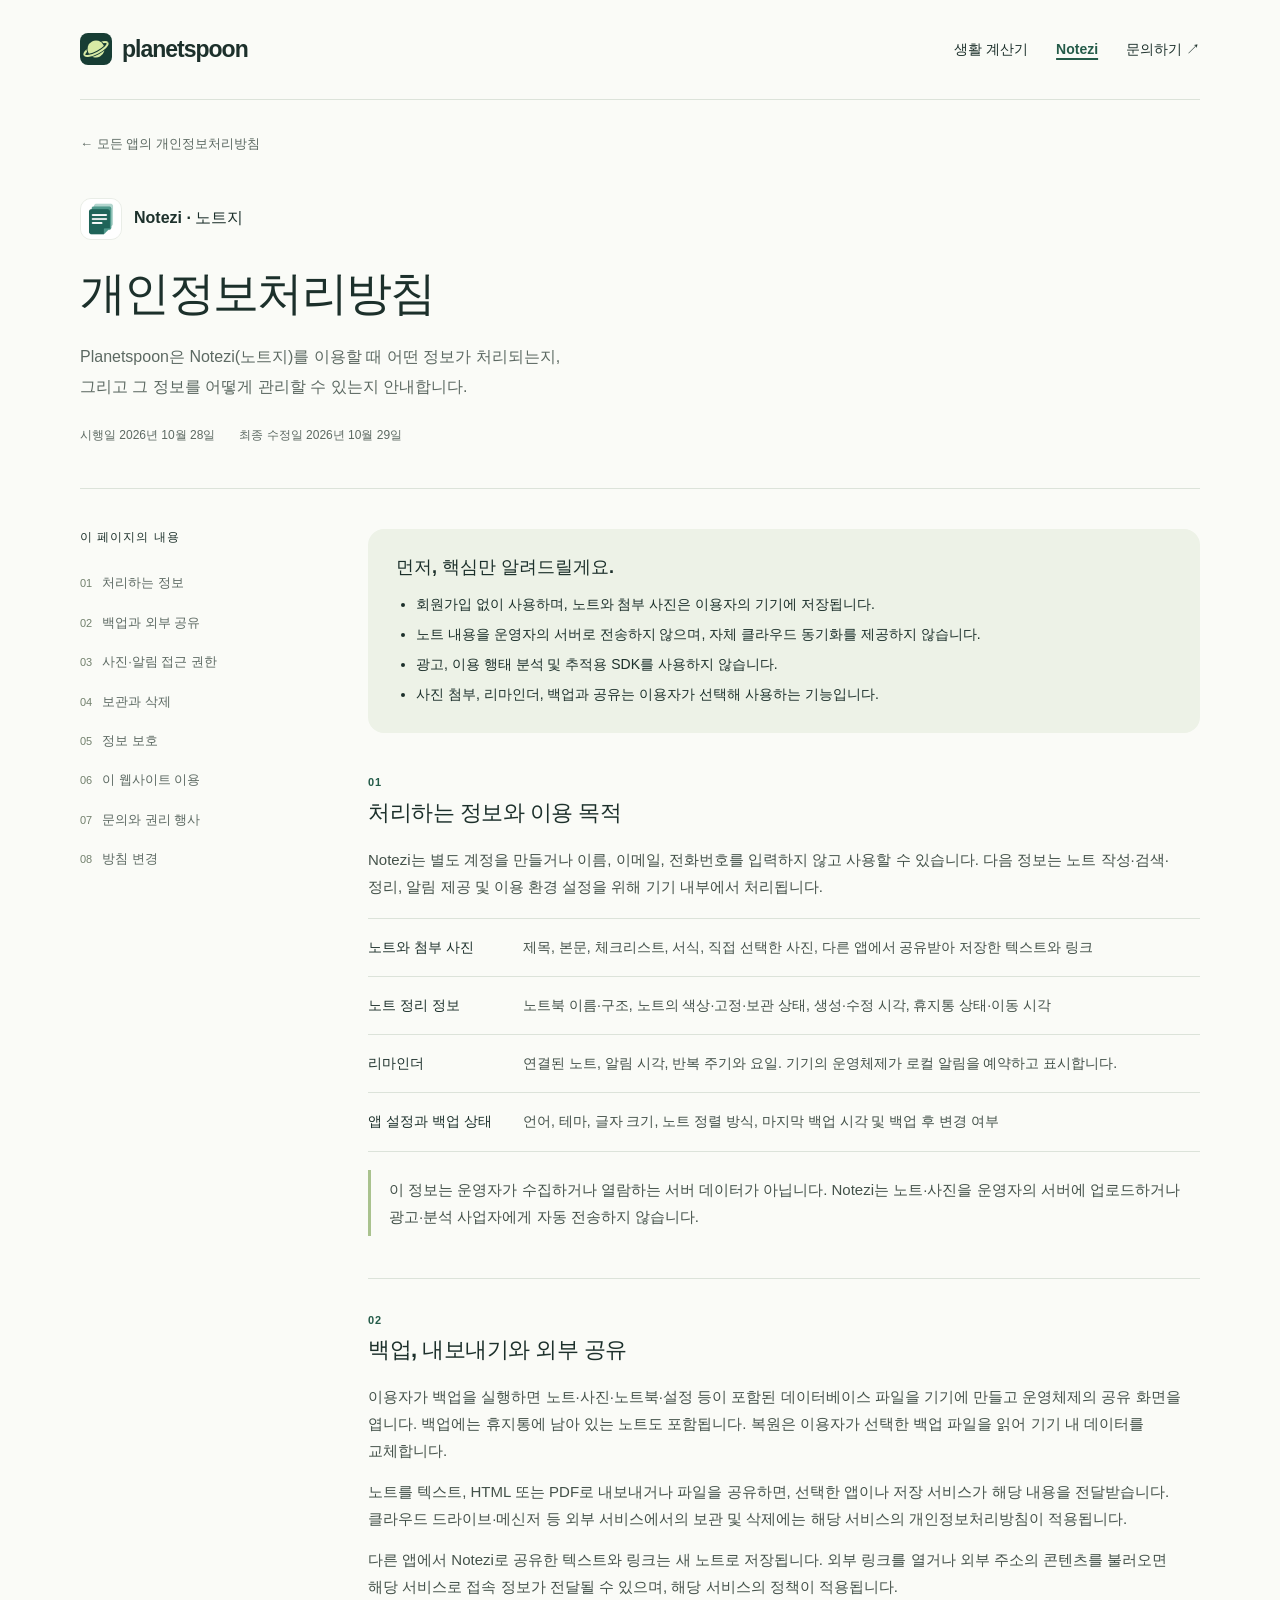
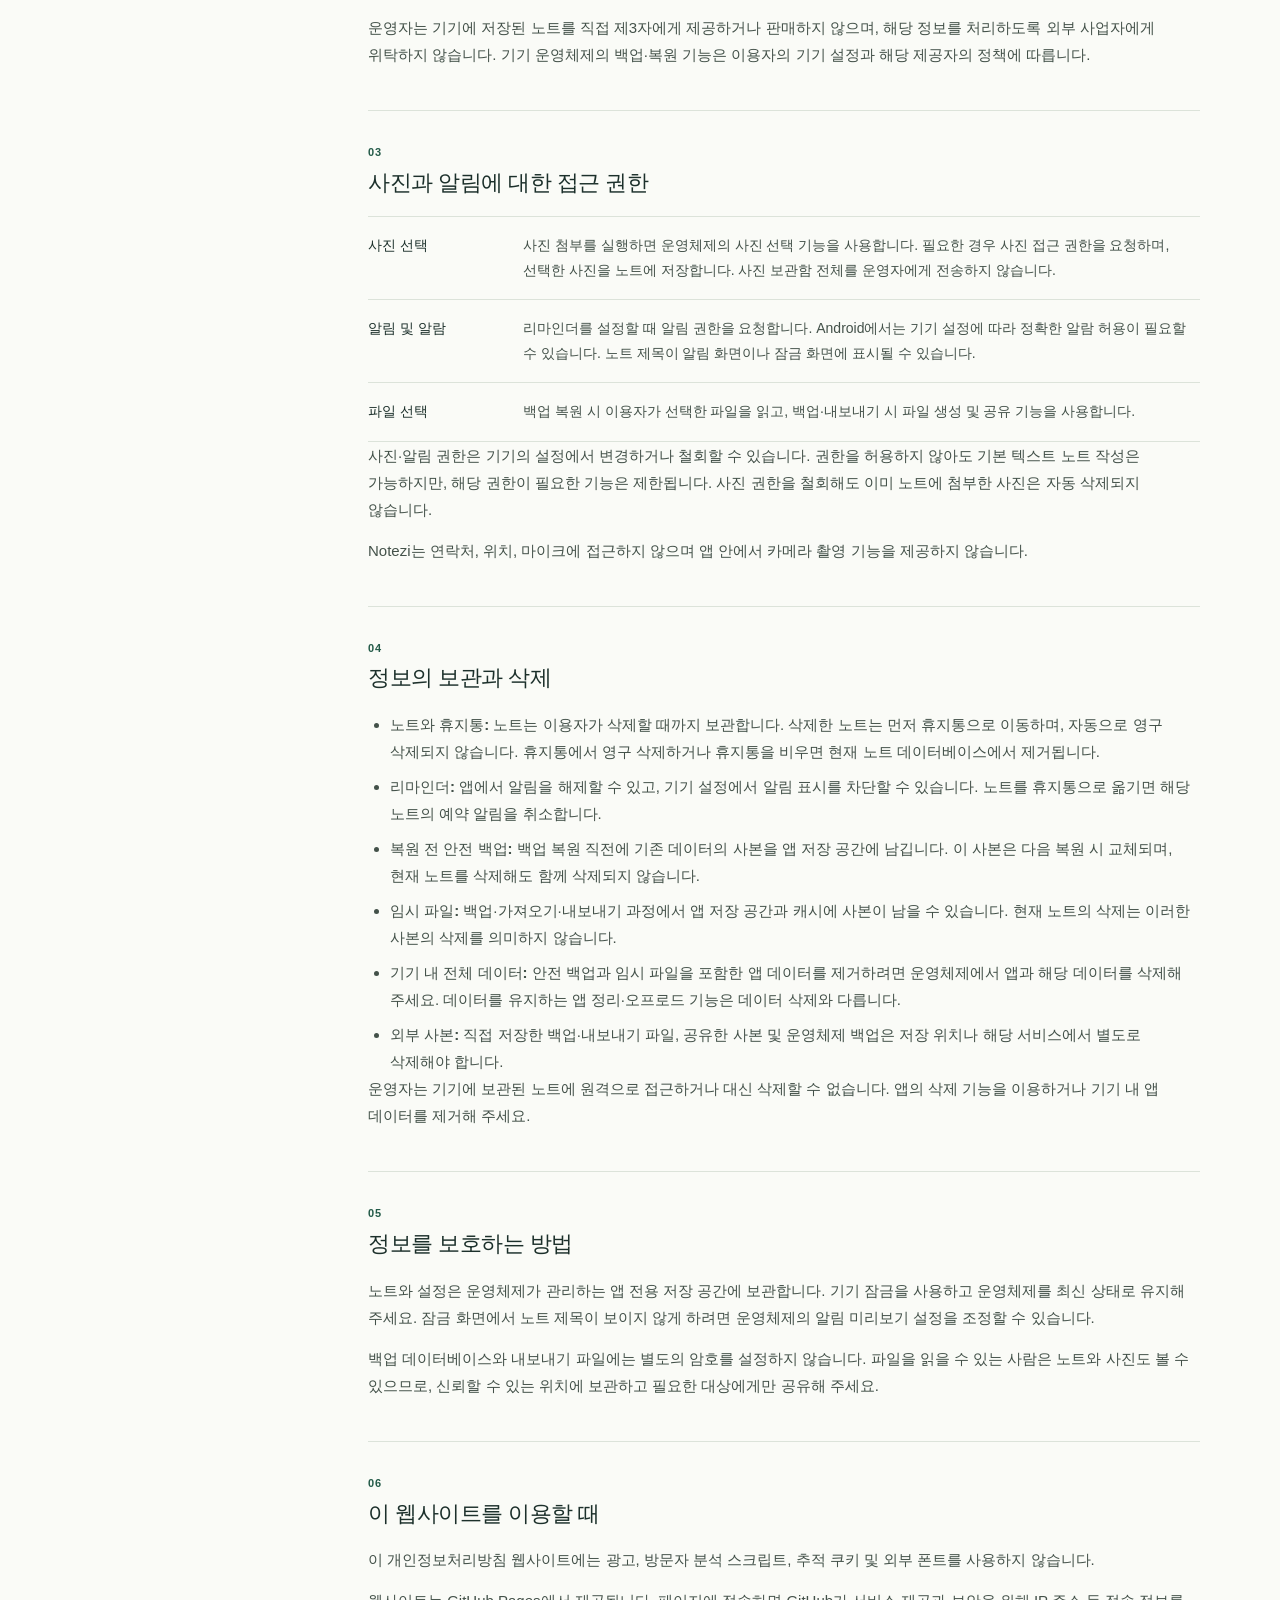
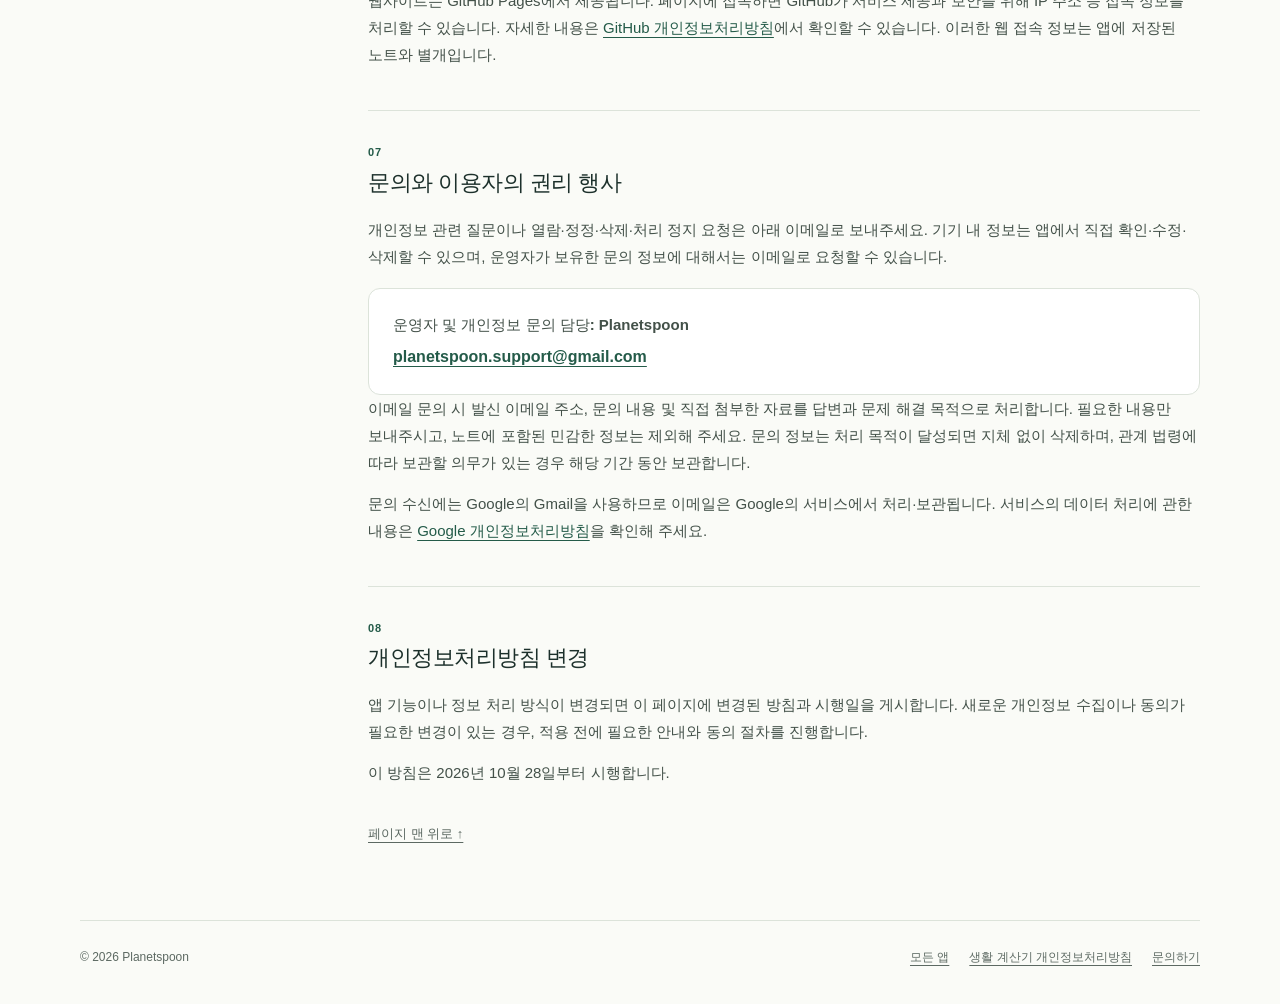
==== docs/notezi/privacy/index.html @ 757251ee "생활 계산기·Notezi 개인정보처리방침 사이트 구축 - 앱별 개인정보처리방침과 반응형 홈페이지 구현 - Planetspoon 파비콘 및 문의 이메일 적용 - release 브랜치" ====
<!doctype html>
<html lang="ko">
<head>
  <meta charset="utf-8">
  <meta name="viewport" content="width=device-width, initial-scale=1">
  <meta name="description" content="Notezi(노트지) 개인정보처리방침. 노트와 사진의 기기 내 저장, 알림 권한, 백업과 공유, 휴지통 및 삭제 방법을 안내합니다.">
  <meta name="theme-color" content="#fafbf7">
  <title>Notezi 개인정보처리방침 · Planetspoon</title>
  <link rel="icon" href="../../assets/favicon.svg" type="image/svg+xml">
  <link rel="stylesheet" href="../../assets/styles.css">
</head>
<body id="top">
  <a class="skip-link" href="#main">본문으로 건너뛰기</a>
  <div class="shell">
    <header class="site-header">
      <a class="brand" href="../../" aria-label="Planetspoon 홈"><img src="../../assets/favicon.svg" width="32" height="32" alt="">planetspoon</a>
      <nav class="header-nav" aria-label="주 메뉴">
        <a href="../../calcmate/privacy/">생활 계산기</a>
        <a href="./" aria-current="page">Notezi</a>
        <a class="contact-nav" href="mailto:planetspoon.support@gmail.com">문의하기 ↗</a>
      </nav>
    </header>
    <main id="main">
      <a class="back-link" href="../../">← 모든 앱의 개인정보처리방침</a>
      <header class="policy-hero">
        <div class="policy-product"><img class="app-icon" src="../../assets/notezi.png" width="42" height="42" alt="">Notezi · 노트지</div>
        <h1>개인정보처리방침</h1>
        <p class="lead">Planetspoon은 Notezi(노트지)를 이용할 때 어떤 정보가 처리되는지,<br>그리고 그 정보를 어떻게 관리할 수 있는지 안내합니다.</p>
        <div class="policy-meta"><span>시행일 <time datetime="2026-10-28">2026년 10월 28일</time></span><span>최종 수정일 <time datetime="2026-10-29">2026년 10월 29일</time></span></div>
      </header>
      <div class="policy-layout">
        <nav class="toc" aria-label="개인정보처리방침 목차">
          <h2>이 페이지의 내용</h2>
          <ol>
            <li><a href="#data">처리하는 정보</a></li>
            <li><a href="#sharing">백업과 외부 공유</a></li>
            <li><a href="#permissions">사진·알림 접근 권한</a></li>
            <li><a href="#retention">보관과 삭제</a></li>
            <li><a href="#security">정보 보호</a></li>
            <li><a href="#website">이 웹사이트 이용</a></li>
            <li><a href="#contact">문의와 권리 행사</a></li>
            <li><a href="#changes">방침 변경</a></li>
          </ol>
        </nav>
        <div class="policy-content">
          <section class="policy-summary" aria-labelledby="summary-title">
            <h2 id="summary-title">먼저, 핵심만 알려드릴게요.</h2>
            <ul>
              <li>회원가입 없이 사용하며, 노트와 첨부 사진은 이용자의 기기에 저장됩니다.</li>
              <li>노트 내용을 운영자의 서버로 전송하지 않으며, 자체 클라우드 동기화를 제공하지 않습니다.</li>
              <li>광고, 이용 행태 분석 및 추적용 SDK를 사용하지 않습니다.</li>
              <li>사진 첨부, 리마인더, 백업과 공유는 이용자가 선택해 사용하는 기능입니다.</li>
            </ul>
          </section>
          <section class="policy-section" id="data" aria-labelledby="data-title">
            <h2 id="data-title"><span>01</span>처리하는 정보와 이용 목적</h2>
            <p>Notezi는 별도 계정을 만들거나 이름, 이메일, 전화번호를 입력하지 않고 사용할 수 있습니다. 다음 정보는 노트 작성·검색·정리, 알림 제공 및 이용 환경 설정을 위해 기기 내부에서 처리됩니다.</p>
            <dl class="data-list">
              <div><dt>노트와 첨부 사진</dt><dd>제목, 본문, 체크리스트, 서식, 직접 선택한 사진, 다른 앱에서 공유받아 저장한 텍스트와 링크</dd></div>
              <div><dt>노트 정리 정보</dt><dd>노트북 이름·구조, 노트의 색상·고정·보관 상태, 생성·수정 시각, 휴지통 상태·이동 시각</dd></div>
              <div><dt>리마인더</dt><dd>연결된 노트, 알림 시각, 반복 주기와 요일. 기기의 운영체제가 로컬 알림을 예약하고 표시합니다.</dd></div>
              <div><dt>앱 설정과 백업 상태</dt><dd>언어, 테마, 글자 크기, 노트 정렬 방식, 마지막 백업 시각 및 백업 후 변경 여부</dd></div>
            </dl>
            <p class="note">이 정보는 운영자가 수집하거나 열람하는 서버 데이터가 아닙니다. Notezi는 노트·사진을 운영자의 서버에 업로드하거나 광고·분석 사업자에게 자동 전송하지 않습니다.</p>
          </section>
          <section class="policy-section" id="sharing" aria-labelledby="sharing-title">
            <h2 id="sharing-title"><span>02</span>백업, 내보내기와 외부 공유</h2>
            <p>이용자가 백업을 실행하면 노트·사진·노트북·설정 등이 포함된 데이터베이스 파일을 기기에 만들고 운영체제의 공유 화면을 엽니다. 백업에는 휴지통에 남아 있는 노트도 포함됩니다. 복원은 이용자가 선택한 백업 파일을 읽어 기기 내 데이터를 교체합니다.</p>
            <p>노트를 텍스트, HTML 또는 PDF로 내보내거나 파일을 공유하면, 선택한 앱이나 저장 서비스가 해당 내용을 전달받습니다. 클라우드 드라이브·메신저 등 외부 서비스에서의 보관 및 삭제에는 해당 서비스의 개인정보처리방침이 적용됩니다.</p>
            <p>다른 앱에서 Notezi로 공유한 텍스트와 링크는 새 노트로 저장됩니다. 외부 링크를 열거나 외부 주소의 콘텐츠를 불러오면 해당 서비스로 접속 정보가 전달될 수 있으며, 해당 서비스의 정책이 적용됩니다.</p>
            <p>운영자는 기기에 저장된 노트를 직접 제3자에게 제공하거나 판매하지 않으며, 해당 정보를 처리하도록 외부 사업자에게 위탁하지 않습니다. 기기 운영체제의 백업·복원 기능은 이용자의 기기 설정과 해당 제공자의 정책에 따릅니다.</p>
          </section>
          <section class="policy-section" id="permissions" aria-labelledby="permissions-title">
            <h2 id="permissions-title"><span>03</span>사진과 알림에 대한 접근 권한</h2>
            <dl class="data-list">
              <div><dt>사진 선택</dt><dd>사진 첨부를 실행하면 운영체제의 사진 선택 기능을 사용합니다. 필요한 경우 사진 접근 권한을 요청하며, 선택한 사진을 노트에 저장합니다. 사진 보관함 전체를 운영자에게 전송하지 않습니다.</dd></div>
              <div><dt>알림 및 알람</dt><dd>리마인더를 설정할 때 알림 권한을 요청합니다. Android에서는 기기 설정에 따라 정확한 알람 허용이 필요할 수 있습니다. 노트 제목이 알림 화면이나 잠금 화면에 표시될 수 있습니다.</dd></div>
              <div><dt>파일 선택</dt><dd>백업 복원 시 이용자가 선택한 파일을 읽고, 백업·내보내기 시 파일 생성 및 공유 기능을 사용합니다.</dd></div>
            </dl>
            <p>사진·알림 권한은 기기의 설정에서 변경하거나 철회할 수 있습니다. 권한을 허용하지 않아도 기본 텍스트 노트 작성은 가능하지만, 해당 권한이 필요한 기능은 제한됩니다. 사진 권한을 철회해도 이미 노트에 첨부한 사진은 자동 삭제되지 않습니다.</p>
            <p>Notezi는 연락처, 위치, 마이크에 접근하지 않으며 앱 안에서 카메라 촬영 기능을 제공하지 않습니다.</p>
          </section>
          <section class="policy-section" id="retention" aria-labelledby="retention-title">
            <h2 id="retention-title"><span>04</span>정보의 보관과 삭제</h2>
            <ul>
              <li><strong>노트와 휴지통:</strong> 노트는 이용자가 삭제할 때까지 보관합니다. 삭제한 노트는 먼저 휴지통으로 이동하며, 자동으로 영구 삭제되지 않습니다. 휴지통에서 영구 삭제하거나 휴지통을 비우면 현재 노트 데이터베이스에서 제거됩니다.</li>
              <li><strong>리마인더:</strong> 앱에서 알림을 해제할 수 있고, 기기 설정에서 알림 표시를 차단할 수 있습니다. 노트를 휴지통으로 옮기면 해당 노트의 예약 알림을 취소합니다.</li>
              <li><strong>복원 전 안전 백업:</strong> 백업 복원 직전에 기존 데이터의 사본을 앱 저장 공간에 남깁니다. 이 사본은 다음 복원 시 교체되며, 현재 노트를 삭제해도 함께 삭제되지 않습니다.</li>
              <li><strong>임시 파일:</strong> 백업·가져오기·내보내기 과정에서 앱 저장 공간과 캐시에 사본이 남을 수 있습니다. 현재 노트의 삭제는 이러한 사본의 삭제를 의미하지 않습니다.</li>
              <li><strong>기기 내 전체 데이터:</strong> 안전 백업과 임시 파일을 포함한 앱 데이터를 제거하려면 운영체제에서 앱과 해당 데이터를 삭제해 주세요. 데이터를 유지하는 앱 정리·오프로드 기능은 데이터 삭제와 다릅니다.</li>
              <li><strong>외부 사본:</strong> 직접 저장한 백업·내보내기 파일, 공유한 사본 및 운영체제 백업은 저장 위치나 해당 서비스에서 별도로 삭제해야 합니다.</li>
            </ul>
            <p>운영자는 기기에 보관된 노트에 원격으로 접근하거나 대신 삭제할 수 없습니다. 앱의 삭제 기능을 이용하거나 기기 내 앱 데이터를 제거해 주세요.</p>
          </section>
          <section class="policy-section" id="security" aria-labelledby="security-title">
            <h2 id="security-title"><span>05</span>정보를 보호하는 방법</h2>
            <p>노트와 설정은 운영체제가 관리하는 앱 전용 저장 공간에 보관합니다. 기기 잠금을 사용하고 운영체제를 최신 상태로 유지해 주세요. 잠금 화면에서 노트 제목이 보이지 않게 하려면 운영체제의 알림 미리보기 설정을 조정할 수 있습니다.</p>
            <p>백업 데이터베이스와 내보내기 파일에는 별도의 암호를 설정하지 않습니다. 파일을 읽을 수 있는 사람은 노트와 사진도 볼 수 있으므로, 신뢰할 수 있는 위치에 보관하고 필요한 대상에게만 공유해 주세요.</p>
          </section>
          <section class="policy-section" id="website" aria-labelledby="website-title">
            <h2 id="website-title"><span>06</span>이 웹사이트를 이용할 때</h2>
            <p>이 개인정보처리방침 웹사이트에는 광고, 방문자 분석 스크립트, 추적 쿠키 및 외부 폰트를 사용하지 않습니다.</p>
            <p>웹사이트는 GitHub Pages에서 제공됩니다. 페이지에 접속하면 GitHub가 서비스 제공과 보안을 위해 IP 주소 등 접속 정보를 처리할 수 있습니다. 자세한 내용은 <a href="https://docs.github.com/en/site-policy/privacy-policies/github-general-privacy-statement">GitHub 개인정보처리방침</a>에서 확인할 수 있습니다. 이러한 웹 접속 정보는 앱에 저장된 노트와 별개입니다.</p>
          </section>
          <section class="policy-section" id="contact" aria-labelledby="contact-title">
            <h2 id="contact-title"><span>07</span>문의와 이용자의 권리 행사</h2>
            <p>개인정보 관련 질문이나 열람·정정·삭제·처리 정지 요청은 아래 이메일로 보내주세요. 기기 내 정보는 앱에서 직접 확인·수정·삭제할 수 있으며, 운영자가 보유한 문의 정보에 대해서는 이메일로 요청할 수 있습니다.</p>
            <div class="contact-box"><p><strong>운영자 및 개인정보 문의 담당: Planetspoon</strong></p><a href="mailto:planetspoon.support@gmail.com">planetspoon.support@gmail.com</a></div>
            <p>이메일 문의 시 발신 이메일 주소, 문의 내용 및 직접 첨부한 자료를 답변과 문제 해결 목적으로 처리합니다. 필요한 내용만 보내주시고, 노트에 포함된 민감한 정보는 제외해 주세요. 문의 정보는 처리 목적이 달성되면 지체 없이 삭제하며, 관계 법령에 따라 보관할 의무가 있는 경우 해당 기간 동안 보관합니다.</p>
            <p>문의 수신에는 Google의 Gmail을 사용하므로 이메일은 Google의 서비스에서 처리·보관됩니다. 서비스의 데이터 처리에 관한 내용은 <a href="https://policies.google.com/privacy?hl=ko">Google 개인정보처리방침</a>을 확인해 주세요.</p>
          </section>
          <section class="policy-section" id="changes" aria-labelledby="changes-title">
            <h2 id="changes-title"><span>08</span>개인정보처리방침 변경</h2>
            <p>앱 기능이나 정보 처리 방식이 변경되면 이 페이지에 변경된 방침과 시행일을 게시합니다. 새로운 개인정보 수집이나 동의가 필요한 변경이 있는 경우, 적용 전에 필요한 안내와 동의 절차를 진행합니다.</p>
            <p>이 방침은 <time datetime="2026-10-28">2026년 10월 28일</time>부터 시행합니다.</p>
          </section>
          <a class="top-link" href="#top">페이지 맨 위로 ↑</a>
        </div>
      </div>
    </main>
    <footer class="site-footer"><p>© 2026 Planetspoon</p><div class="footer-links"><a href="../../">모든 앱</a><a href="../../calcmate/privacy/">생활 계산기 개인정보처리방침</a><a href="mailto:planetspoon.support@gmail.com">문의하기</a></div></footer>
  </div>
</body>
</html>
---- docs/assets/styles.css ----
@charset "UTF-8";

:root {
  color-scheme: light;
  --ink: #1c302b;
  --muted: #5c6962;
  --accent: #245b49;
  --line: #dce3da;
  --paper: #fafbf7;
  --wash: #edf2e7;
  font-family: -apple-system, BlinkMacSystemFont, "Apple SD Gothic Neo", "Noto Sans KR", "Malgun Gothic", sans-serif;
  color: var(--ink);
  background: var(--paper);
  font-synthesis: none;
  text-rendering: optimizeLegibility;
  -webkit-font-smoothing: antialiased;
}

* { box-sizing: border-box; }
body { margin: 0; font-size: 16px; line-height: 1.8; word-break: keep-all; overflow-wrap: anywhere; }
a { color: inherit; text-underline-offset: 4px; }
a:hover { color: var(--accent); }
a:focus-visible, summary:focus-visible { outline: 3px solid var(--accent); outline-offset: 5px; border-radius: 3px; }
img { display: block; max-width: 100%; }
h1, h2, h3, p { margin: 0; }
h1, h2, h3 { line-height: 1.35; }
::selection { background: #d8eaa5; color: #173d34; }
.shell { width: min(1120px, calc(100% - 80px)); margin-inline: auto; }
.skip-link { position: absolute; top: 12px; left: 12px; z-index: 5; padding: 10px 18px; background: var(--ink); color: white; transform: translateY(-180%); }
.skip-link:focus { transform: translateY(0); }
.site-header { display: flex; align-items: center; justify-content: space-between; gap: 24px; min-height: 100px; border-bottom: 1px solid var(--line); }
.brand { display: inline-flex; align-items: center; gap: 10px; font-size: 23px; font-weight: 750; letter-spacing: -1px; text-decoration: none; }
.brand img { width: 32px; height: 32px; }
.header-nav { display: flex; gap: 28px; align-items: center; font-size: 14px; font-weight: 550; }
.header-nav a { padding-block: 10px; text-decoration: none; }
.header-nav [aria-current="page"] { color: var(--accent); text-decoration: underline; text-decoration-thickness: 2px; }
.eyebrow { color: var(--accent); font-size: 12px; font-weight: 700; letter-spacing: 2px; }
.home-hero { padding: 88px 0 64px; max-width: 780px; }
.home-hero h1 { margin: 22px 0; font-size: clamp(38px, 5.2vw, 62px); line-height: 1.24; letter-spacing: -2.8px; font-weight: 650; }
.home-hero h1 span { color: var(--accent); }
.lead { color: var(--muted); font-size: 18px; line-height: 1.9; max-width: 620px; }
.principles { display: flex; gap: 28px; flex-wrap: wrap; margin-top: 30px; padding: 0; list-style: none; color: var(--accent); font-size: 14px; }
.principles li::before { content: "✓"; margin-right: 8px; font-weight: 700; }
.section-label { display: flex; align-items: baseline; justify-content: space-between; gap: 16px; padding-bottom: 18px; border-bottom: 1px solid var(--line); }
.section-label h2 { font-size: 18px; letter-spacing: -.4px; }
.section-label span { font-size: 12px; color: var(--muted); }
.app-grid { display: grid; grid-template-columns: repeat(2, minmax(0, 1fr)); gap: 22px; margin-top: 24px; }
.app-card { display: flex; flex-direction: column; align-items: flex-start; padding: 32px; background: #fff; border: 1px solid var(--line); border-radius: 20px; text-decoration: none; transition: border-color .18s, background-color .18s; }
.app-card:hover { color: var(--ink); border-color: #83a28a; background: #f4f7ee; }
.app-identity { display: flex; align-items: center; gap: 18px; }
.app-icon { width: 62px; height: 62px; border-radius: 15px; border: 1px solid #e9ede7; }
.app-card h3 { font-size: 25px; letter-spacing: -.7px; }
.app-category { font-size: 13px; color: var(--muted); margin-top: 3px; }
.app-description { margin-top: 26px; color: var(--muted); font-size: 15px; }
.app-link { display: flex; justify-content: space-between; width: 100%; margin-top: 30px; padding-top: 22px; border-top: 1px solid var(--line); font-size: 14px; font-weight: 650; }
.app-link span { font-size: 20px; line-height: 1.3; }
.contact-strip { display: flex; align-items: center; justify-content: space-between; gap: 24px; margin: 44px 0 72px; padding: 28px 32px; background: var(--wash); border-radius: 16px; }
.contact-strip h2 { font-size: 17px; margin-bottom: 4px; }
.contact-strip p { color: var(--muted); font-size: 14px; }
.contact-strip a { font-size: 14px; font-weight: 600; }
.site-footer { display: flex; justify-content: space-between; align-items: flex-start; gap: 24px; padding: 26px 0 36px; border-top: 1px solid var(--line); font-size: 12px; color: var(--muted); }
.footer-links { display: flex; gap: 20px; flex-wrap: wrap; }
.back-link { display: inline-block; margin-top: 32px; color: var(--muted); text-decoration: none; font-size: 13px; }
.back-link:hover { text-decoration: underline; }
.policy-hero { padding: 40px 0 42px; border-bottom: 1px solid var(--line); }
.policy-product { display: flex; align-items: center; gap: 12px; margin-bottom: 22px; font-size: 16px; font-weight: 650; }
.policy-product .app-icon { width: 42px; height: 42px; border-radius: 11px; }
.policy-hero h1 { font-size: clamp(32px, 4vw, 46px); letter-spacing: -1.7px; margin-bottom: 18px; }
.policy-hero .lead { font-size: 16px; }
.policy-meta { display: flex; gap: 24px; flex-wrap: wrap; font-size: 12px; color: var(--muted); margin-top: 22px; }
.policy-layout { display: grid; grid-template-columns: 224px minmax(0, 1fr); gap: 64px; padding: 40px 0 72px; }
.toc { position: sticky; top: 32px; align-self: start; }
.toc h2 { font-size: 12px; margin-bottom: 18px; letter-spacing: 1px; }
.toc ol { padding: 0; margin: 0; list-style: none; counter-reset: toc; }
.toc li { counter-increment: toc; }
.toc a { display: block; padding: 8px 0; color: var(--muted); text-decoration: none; font-size: 13px; }
.toc a::before { content: counter(toc, decimal-leading-zero); margin-right: 10px; font-size: 11px; color: #73816e; }
.toc a:hover { color: var(--accent); text-decoration: underline; }
.policy-content { min-width: 0; }
.policy-summary { padding: 26px 28px; background: var(--wash); border-radius: 16px; }
.policy-summary h2 { font-size: 18px; margin-bottom: 12px; }
.policy-summary ul { padding-left: 20px; margin: 0; font-size: 14px; }
.policy-summary li + li { margin-top: 5px; }
.policy-section { margin-top: 42px; scroll-margin-top: 24px; }
.policy-section + .policy-section { padding-top: 34px; border-top: 1px solid var(--line); }
.policy-section h2 { margin-bottom: 18px; font-size: 22px; letter-spacing: -.5px; }
.policy-section h2 span { display: block; color: var(--accent); font-size: 11px; letter-spacing: 1px; margin-bottom: 8px; }
.policy-section h3 { font-size: 16px; margin-top: 22px; margin-bottom: 8px; }
.policy-section p, .policy-section li { font-size: 15px; color: #435149; }
.policy-section p + p { margin-top: 14px; }
.policy-section ul { margin: 12px 0 0; padding-left: 22px; }
.policy-section li + li { margin-top: 8px; }
.policy-section a { color: var(--accent); }
.data-list { margin: 18px 0 0; }
.data-list > div { display: grid; grid-template-columns: 135px minmax(0, 1fr); gap: 20px; padding: 16px 0; border-bottom: 1px solid var(--line); }
.data-list > div:first-child { border-top: 1px solid var(--line); }
.data-list dt { font-size: 14px; font-weight: 650; }
.data-list dd { margin: 0; font-size: 14px; color: #435149; }
.note { border-left: 3px solid #a9c28e; padding: 6px 0 6px 18px; margin-top: 18px; }
.contact-box { padding: 22px 24px; margin-top: 18px; border: 1px solid var(--line); border-radius: 12px; background: #fff; }
.contact-box a { display: inline-block; margin-top: 5px; font-weight: 600; }
.top-link { display: inline-block; margin-top: 36px; font-size: 13px; color: var(--muted); }

@media (max-width: 850px) {
  .shell { width: calc(100% - 48px); }
  .policy-layout { grid-template-columns: 174px minmax(0, 1fr); gap: 32px; }
  .contact-strip { align-items: flex-start; flex-direction: column; gap: 12px; }
  .data-list > div { grid-template-columns: 1fr; gap: 5px; }
}

@media (max-width: 600px) {
  .shell { width: calc(100% - 40px); }
  .site-header { min-height: 82px; gap: 12px; flex-wrap: wrap; padding-block: 18px; }
  .brand { font-size: 20px; }
  .brand img { width: 28px; height: 28px; }
  .header-nav { gap: 18px; font-size: 12px; }
  .header-nav .contact-nav { display: none; }
  .home-hero { padding: 54px 0 44px; }
  .home-hero h1 { letter-spacing: -1.8px; }
  .lead { font-size: 16px; }
  .principles { gap: 12px 20px; font-size: 12px; }
  .app-grid { grid-template-columns: 1fr; gap: 16px; }
  .app-card { padding: 26px; }
  .app-description { margin-top: 20px; }
  .contact-strip { padding: 24px; margin: 28px 0 48px; }
  .site-footer { flex-direction: column; gap: 12px; }
  .policy-hero { padding: 28px 0 30px; }
  .policy-meta { gap: 8px 20px; }
  .policy-layout { display: block; padding-top: 24px; }
  .toc { position: static; margin-bottom: 28px; padding-bottom: 24px; border-bottom: 1px solid var(--line); }
  .toc h2 { margin-bottom: 10px; }
  .toc ol { display: grid; grid-template-columns: repeat(2, minmax(0, 1fr)); gap: 2px 16px; }
  .toc a { font-size: 12px; }
  .policy-summary { padding: 22px; }
  .policy-section h2 { font-size: 21px; }
  .policy-section { margin-top: 34px; }
}

@media (prefers-reduced-motion: reduce) {
  .app-card { transition: none; }
}

@media print {
  :root { background: white; color: black; }
  .shell { width: 100%; }
  .site-header, .back-link, .toc, .top-link, .skip-link, .site-footer { display: none; }
  .policy-hero { padding-top: 0; }
  .policy-layout { display: block; padding-bottom: 0; }
  .policy-summary, .contact-box { background: none; border: 1px solid #aaa; }
  h2, h3 { break-after: avoid; }
  p, li { orphans: 3; widows: 3; }
  a { color: inherit; }
}
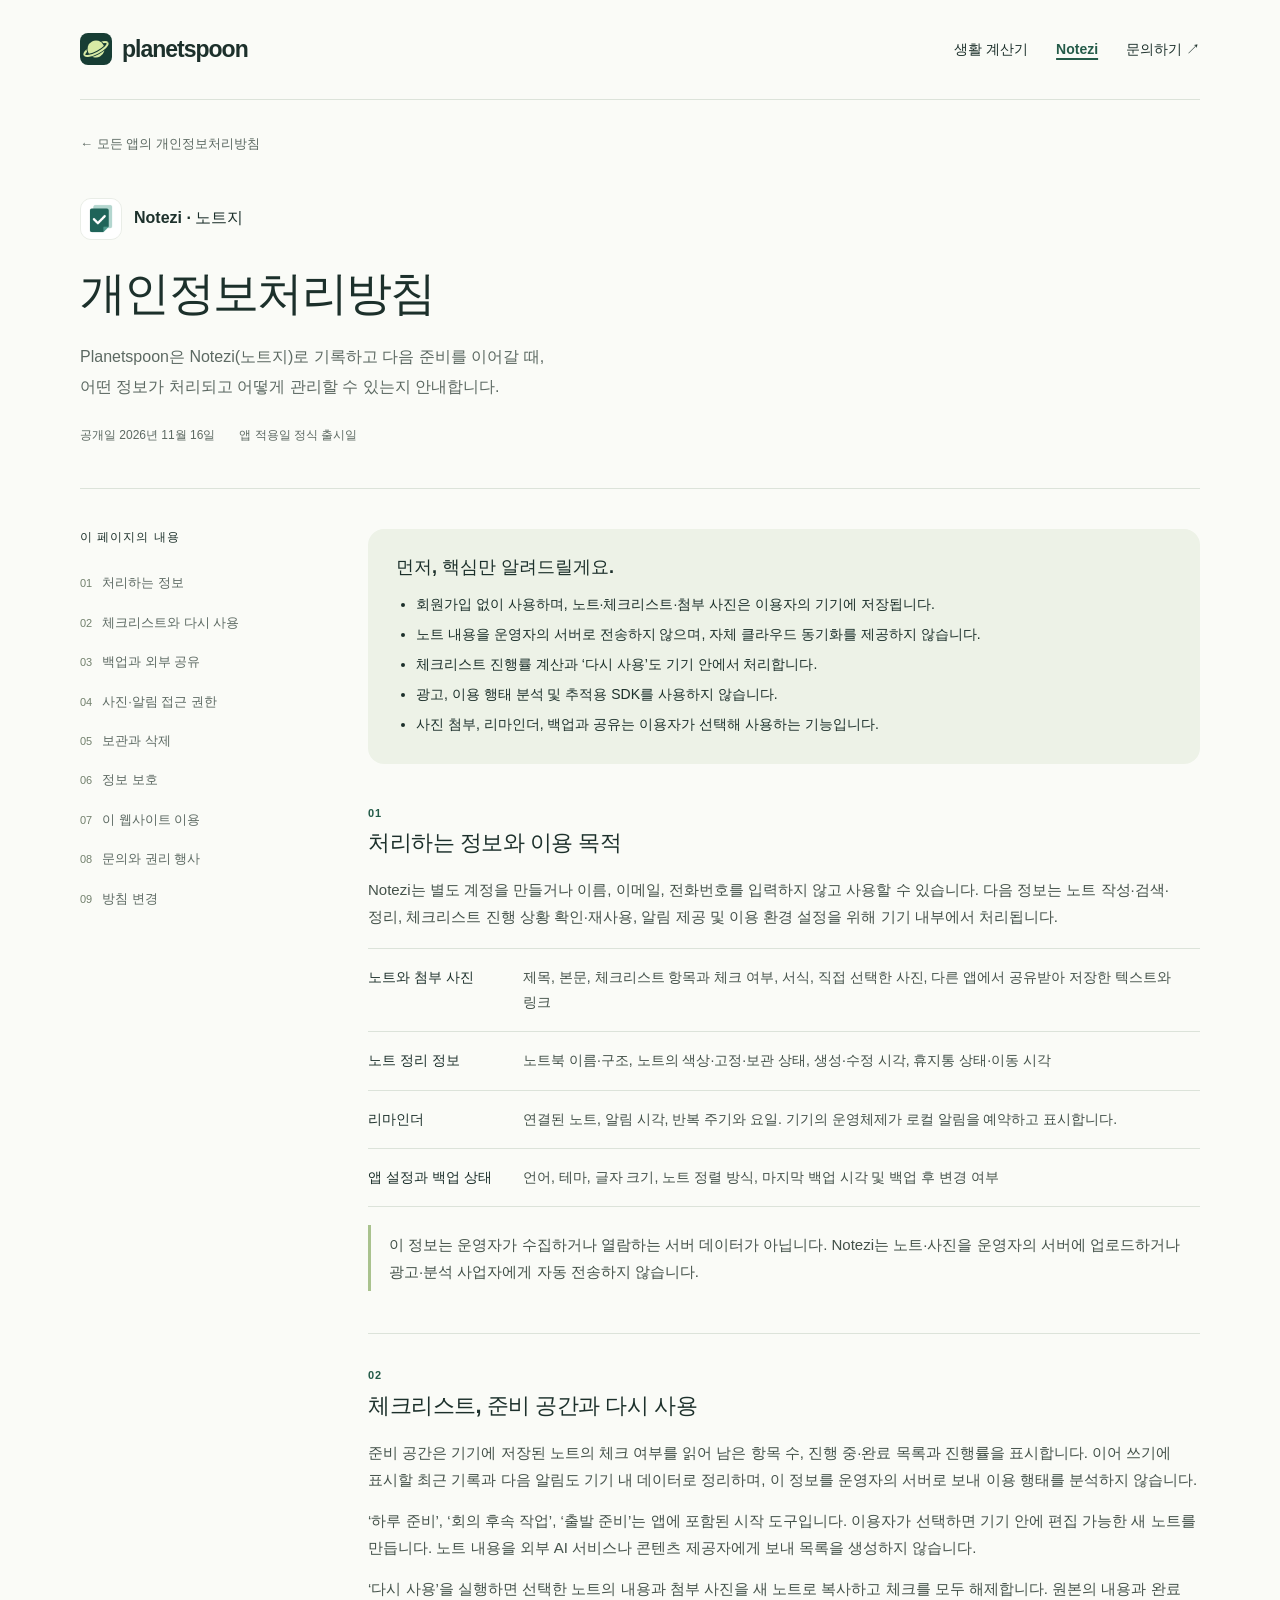
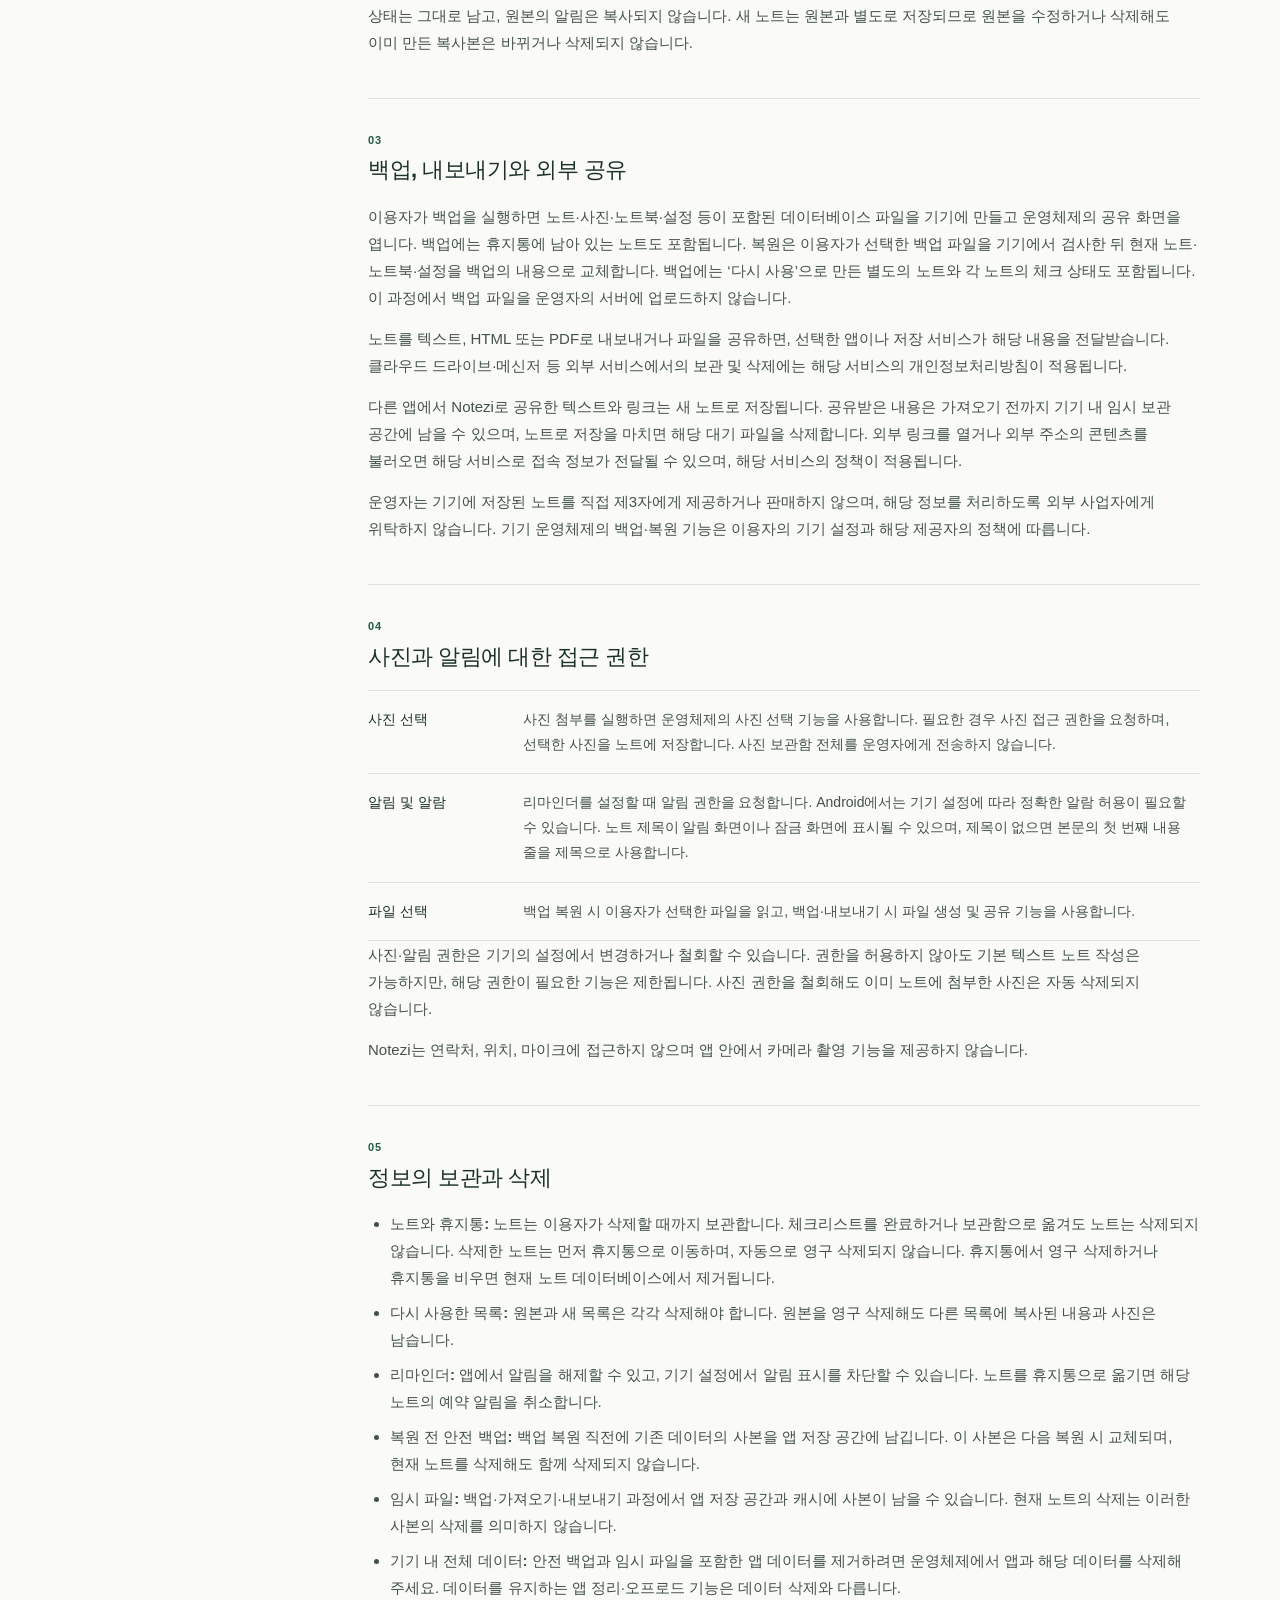
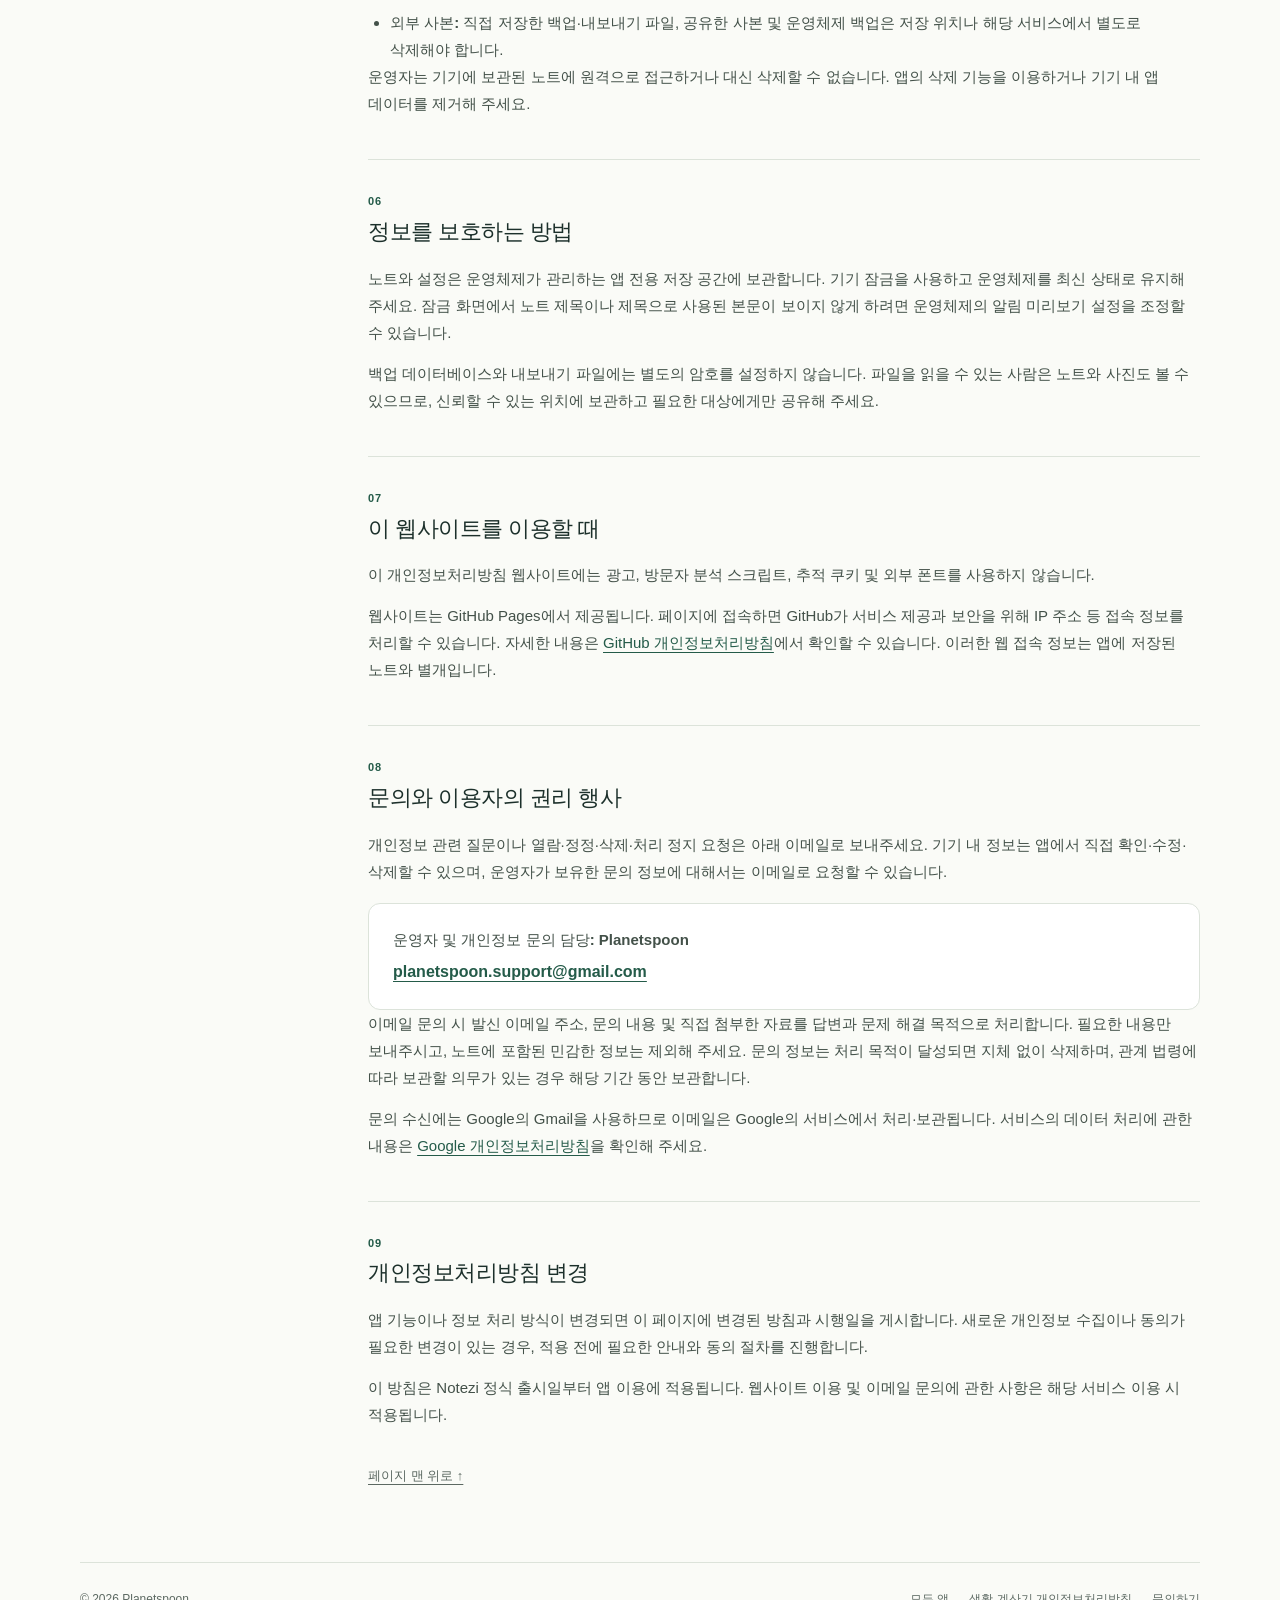
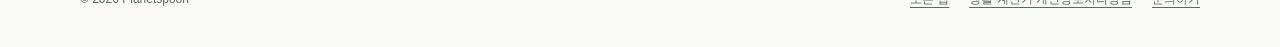
==== commit 288a8f92: "Notezi 출시 전 개인정보처리방침과 앱 소개 갱신" ====
--- a/docs/notezi/privacy/index.html
+++ b/docs/notezi/privacy/index.html
@@ -3,7 +3,7 @@
 <head>
   <meta charset="utf-8">
   <meta name="viewport" content="width=device-width, initial-scale=1">
-  <meta name="description" content="Notezi(노트지) 개인정보처리방침. 노트와 사진의 기기 내 저장, 알림 권한, 백업과 공유, 휴지통 및 삭제 방법을 안내합니다.">
+  <meta name="description" content="Notezi(노트지) 개인정보처리방침. 노트·체크리스트·사진의 기기 내 저장, 진행률과 다시 사용, 알림, 백업·공유 및 삭제 방법을 안내합니다.">
   <meta name="theme-color" content="#fafbf7">
   <title>Notezi 개인정보처리방침 · Planetspoon</title>
   <link rel="icon" href="../../assets/favicon.svg" type="image/svg+xml">
@@ -25,14 +25,15 @@
       <header class="policy-hero">
         <div class="policy-product"><img class="app-icon" src="../../assets/notezi.png" width="42" height="42" alt="">Notezi · 노트지</div>
         <h1>개인정보처리방침</h1>
-        <p class="lead">Planetspoon은 Notezi(노트지)를 이용할 때 어떤 정보가 처리되는지,<br>그리고 그 정보를 어떻게 관리할 수 있는지 안내합니다.</p>
-        <div class="policy-meta"><span>시행일 <time datetime="2026-10-28">2026년 10월 28일</time></span><span>최종 수정일 <time datetime="2026-10-29">2026년 10월 29일</time></span></div>
+        <p class="lead">Planetspoon은 Notezi(노트지)로 기록하고 다음 준비를 이어갈 때,<br>어떤 정보가 처리되고 어떻게 관리할 수 있는지 안내합니다.</p>
+        <div class="policy-meta"><span>공개일 <time datetime="2026-11-16">2026년 11월 16일</time></span><span>앱 적용일 정식 출시일</span></div>
       </header>
       <div class="policy-layout">
         <nav class="toc" aria-label="개인정보처리방침 목차">
           <h2>이 페이지의 내용</h2>
           <ol>
             <li><a href="#data">처리하는 정보</a></li>
+            <li><a href="#workspace">체크리스트와 다시 사용</a></li>
             <li><a href="#sharing">백업과 외부 공유</a></li>
             <li><a href="#permissions">사진·알림 접근 권한</a></li>
             <li><a href="#retention">보관과 삭제</a></li>
@@ -46,44 +47,52 @@
           <section class="policy-summary" aria-labelledby="summary-title">
             <h2 id="summary-title">먼저, 핵심만 알려드릴게요.</h2>
             <ul>
-              <li>회원가입 없이 사용하며, 노트와 첨부 사진은 이용자의 기기에 저장됩니다.</li>
+              <li>회원가입 없이 사용하며, 노트·체크리스트·첨부 사진은 이용자의 기기에 저장됩니다.</li>
               <li>노트 내용을 운영자의 서버로 전송하지 않으며, 자체 클라우드 동기화를 제공하지 않습니다.</li>
+              <li>체크리스트 진행률 계산과 ‘다시 사용’도 기기 안에서 처리합니다.</li>
               <li>광고, 이용 행태 분석 및 추적용 SDK를 사용하지 않습니다.</li>
               <li>사진 첨부, 리마인더, 백업과 공유는 이용자가 선택해 사용하는 기능입니다.</li>
             </ul>
           </section>
           <section class="policy-section" id="data" aria-labelledby="data-title">
             <h2 id="data-title"><span>01</span>처리하는 정보와 이용 목적</h2>
-            <p>Notezi는 별도 계정을 만들거나 이름, 이메일, 전화번호를 입력하지 않고 사용할 수 있습니다. 다음 정보는 노트 작성·검색·정리, 알림 제공 및 이용 환경 설정을 위해 기기 내부에서 처리됩니다.</p>
+            <p>Notezi는 별도 계정을 만들거나 이름, 이메일, 전화번호를 입력하지 않고 사용할 수 있습니다. 다음 정보는 노트 작성·검색·정리, 체크리스트 진행 상황 확인·재사용, 알림 제공 및 이용 환경 설정을 위해 기기 내부에서 처리됩니다.</p>
             <dl class="data-list">
-              <div><dt>노트와 첨부 사진</dt><dd>제목, 본문, 체크리스트, 서식, 직접 선택한 사진, 다른 앱에서 공유받아 저장한 텍스트와 링크</dd></div>
+              <div><dt>노트와 첨부 사진</dt><dd>제목, 본문, 체크리스트 항목과 체크 여부, 서식, 직접 선택한 사진, 다른 앱에서 공유받아 저장한 텍스트와 링크</dd></div>
               <div><dt>노트 정리 정보</dt><dd>노트북 이름·구조, 노트의 색상·고정·보관 상태, 생성·수정 시각, 휴지통 상태·이동 시각</dd></div>
               <div><dt>리마인더</dt><dd>연결된 노트, 알림 시각, 반복 주기와 요일. 기기의 운영체제가 로컬 알림을 예약하고 표시합니다.</dd></div>
               <div><dt>앱 설정과 백업 상태</dt><dd>언어, 테마, 글자 크기, 노트 정렬 방식, 마지막 백업 시각 및 백업 후 변경 여부</dd></div>
             </dl>
             <p class="note">이 정보는 운영자가 수집하거나 열람하는 서버 데이터가 아닙니다. Notezi는 노트·사진을 운영자의 서버에 업로드하거나 광고·분석 사업자에게 자동 전송하지 않습니다.</p>
           </section>
+          <section class="policy-section" id="workspace" aria-labelledby="workspace-title">
+            <h2 id="workspace-title"><span>02</span>체크리스트, 준비 공간과 다시 사용</h2>
+            <p>준비 공간은 기기에 저장된 노트의 체크 여부를 읽어 남은 항목 수, 진행 중·완료 목록과 진행률을 표시합니다. 이어 쓰기에 표시할 최근 기록과 다음 알림도 기기 내 데이터로 정리하며, 이 정보를 운영자의 서버로 보내 이용 행태를 분석하지 않습니다.</p>
+            <p>‘하루 준비’, ‘회의 후속 작업’, ‘출발 준비’는 앱에 포함된 시작 도구입니다. 이용자가 선택하면 기기 안에 편집 가능한 새 노트를 만듭니다. 노트 내용을 외부 AI 서비스나 콘텐츠 제공자에게 보내 목록을 생성하지 않습니다.</p>
+            <p>‘다시 사용’을 실행하면 선택한 노트의 내용과 첨부 사진을 새 노트로 복사하고 체크를 모두 해제합니다. 원본의 내용과 완료 상태는 그대로 남고, 원본의 알림은 복사되지 않습니다. 새 노트는 원본과 별도로 저장되므로 원본을 수정하거나 삭제해도 이미 만든 복사본은 바뀌거나 삭제되지 않습니다.</p>
+          </section>
           <section class="policy-section" id="sharing" aria-labelledby="sharing-title">
-            <h2 id="sharing-title"><span>02</span>백업, 내보내기와 외부 공유</h2>
-            <p>이용자가 백업을 실행하면 노트·사진·노트북·설정 등이 포함된 데이터베이스 파일을 기기에 만들고 운영체제의 공유 화면을 엽니다. 백업에는 휴지통에 남아 있는 노트도 포함됩니다. 복원은 이용자가 선택한 백업 파일을 읽어 기기 내 데이터를 교체합니다.</p>
+            <h2 id="sharing-title"><span>03</span>백업, 내보내기와 외부 공유</h2>
+            <p>이용자가 백업을 실행하면 노트·사진·노트북·설정 등이 포함된 데이터베이스 파일을 기기에 만들고 운영체제의 공유 화면을 엽니다. 백업에는 휴지통에 남아 있는 노트도 포함됩니다. 복원은 이용자가 선택한 백업 파일을 기기에서 검사한 뒤 현재 노트·노트북·설정을 백업의 내용으로 교체합니다. 백업에는 ‘다시 사용’으로 만든 별도의 노트와 각 노트의 체크 상태도 포함됩니다. 이 과정에서 백업 파일을 운영자의 서버에 업로드하지 않습니다.</p>
             <p>노트를 텍스트, HTML 또는 PDF로 내보내거나 파일을 공유하면, 선택한 앱이나 저장 서비스가 해당 내용을 전달받습니다. 클라우드 드라이브·메신저 등 외부 서비스에서의 보관 및 삭제에는 해당 서비스의 개인정보처리방침이 적용됩니다.</p>
-            <p>다른 앱에서 Notezi로 공유한 텍스트와 링크는 새 노트로 저장됩니다. 외부 링크를 열거나 외부 주소의 콘텐츠를 불러오면 해당 서비스로 접속 정보가 전달될 수 있으며, 해당 서비스의 정책이 적용됩니다.</p>
+            <p>다른 앱에서 Notezi로 공유한 텍스트와 링크는 새 노트로 저장됩니다. 공유받은 내용은 가져오기 전까지 기기 내 임시 보관 공간에 남을 수 있으며, 노트로 저장을 마치면 해당 대기 파일을 삭제합니다. 외부 링크를 열거나 외부 주소의 콘텐츠를 불러오면 해당 서비스로 접속 정보가 전달될 수 있으며, 해당 서비스의 정책이 적용됩니다.</p>
             <p>운영자는 기기에 저장된 노트를 직접 제3자에게 제공하거나 판매하지 않으며, 해당 정보를 처리하도록 외부 사업자에게 위탁하지 않습니다. 기기 운영체제의 백업·복원 기능은 이용자의 기기 설정과 해당 제공자의 정책에 따릅니다.</p>
           </section>
           <section class="policy-section" id="permissions" aria-labelledby="permissions-title">
-            <h2 id="permissions-title"><span>03</span>사진과 알림에 대한 접근 권한</h2>
+            <h2 id="permissions-title"><span>04</span>사진과 알림에 대한 접근 권한</h2>
             <dl class="data-list">
               <div><dt>사진 선택</dt><dd>사진 첨부를 실행하면 운영체제의 사진 선택 기능을 사용합니다. 필요한 경우 사진 접근 권한을 요청하며, 선택한 사진을 노트에 저장합니다. 사진 보관함 전체를 운영자에게 전송하지 않습니다.</dd></div>
-              <div><dt>알림 및 알람</dt><dd>리마인더를 설정할 때 알림 권한을 요청합니다. Android에서는 기기 설정에 따라 정확한 알람 허용이 필요할 수 있습니다. 노트 제목이 알림 화면이나 잠금 화면에 표시될 수 있습니다.</dd></div>
+              <div><dt>알림 및 알람</dt><dd>리마인더를 설정할 때 알림 권한을 요청합니다. Android에서는 기기 설정에 따라 정확한 알람 허용이 필요할 수 있습니다. 노트 제목이 알림 화면이나 잠금 화면에 표시될 수 있으며, 제목이 없으면 본문의 첫 번째 내용 줄을 제목으로 사용합니다.</dd></div>
               <div><dt>파일 선택</dt><dd>백업 복원 시 이용자가 선택한 파일을 읽고, 백업·내보내기 시 파일 생성 및 공유 기능을 사용합니다.</dd></div>
             </dl>
             <p>사진·알림 권한은 기기의 설정에서 변경하거나 철회할 수 있습니다. 권한을 허용하지 않아도 기본 텍스트 노트 작성은 가능하지만, 해당 권한이 필요한 기능은 제한됩니다. 사진 권한을 철회해도 이미 노트에 첨부한 사진은 자동 삭제되지 않습니다.</p>
             <p>Notezi는 연락처, 위치, 마이크에 접근하지 않으며 앱 안에서 카메라 촬영 기능을 제공하지 않습니다.</p>
           </section>
           <section class="policy-section" id="retention" aria-labelledby="retention-title">
-            <h2 id="retention-title"><span>04</span>정보의 보관과 삭제</h2>
+            <h2 id="retention-title"><span>05</span>정보의 보관과 삭제</h2>
             <ul>
-              <li><strong>노트와 휴지통:</strong> 노트는 이용자가 삭제할 때까지 보관합니다. 삭제한 노트는 먼저 휴지통으로 이동하며, 자동으로 영구 삭제되지 않습니다. 휴지통에서 영구 삭제하거나 휴지통을 비우면 현재 노트 데이터베이스에서 제거됩니다.</li>
+              <li><strong>노트와 휴지통:</strong> 노트는 이용자가 삭제할 때까지 보관합니다. 체크리스트를 완료하거나 보관함으로 옮겨도 노트는 삭제되지 않습니다. 삭제한 노트는 먼저 휴지통으로 이동하며, 자동으로 영구 삭제되지 않습니다. 휴지통에서 영구 삭제하거나 휴지통을 비우면 현재 노트 데이터베이스에서 제거됩니다.</li>
+              <li><strong>다시 사용한 목록:</strong> 원본과 새 목록은 각각 삭제해야 합니다. 원본을 영구 삭제해도 다른 목록에 복사된 내용과 사진은 남습니다.</li>
               <li><strong>리마인더:</strong> 앱에서 알림을 해제할 수 있고, 기기 설정에서 알림 표시를 차단할 수 있습니다. 노트를 휴지통으로 옮기면 해당 노트의 예약 알림을 취소합니다.</li>
               <li><strong>복원 전 안전 백업:</strong> 백업 복원 직전에 기존 데이터의 사본을 앱 저장 공간에 남깁니다. 이 사본은 다음 복원 시 교체되며, 현재 노트를 삭제해도 함께 삭제되지 않습니다.</li>
               <li><strong>임시 파일:</strong> 백업·가져오기·내보내기 과정에서 앱 저장 공간과 캐시에 사본이 남을 수 있습니다. 현재 노트의 삭제는 이러한 사본의 삭제를 의미하지 않습니다.</li>
@@ -93,26 +102,26 @@
             <p>운영자는 기기에 보관된 노트에 원격으로 접근하거나 대신 삭제할 수 없습니다. 앱의 삭제 기능을 이용하거나 기기 내 앱 데이터를 제거해 주세요.</p>
           </section>
           <section class="policy-section" id="security" aria-labelledby="security-title">
-            <h2 id="security-title"><span>05</span>정보를 보호하는 방법</h2>
-            <p>노트와 설정은 운영체제가 관리하는 앱 전용 저장 공간에 보관합니다. 기기 잠금을 사용하고 운영체제를 최신 상태로 유지해 주세요. 잠금 화면에서 노트 제목이 보이지 않게 하려면 운영체제의 알림 미리보기 설정을 조정할 수 있습니다.</p>
+            <h2 id="security-title"><span>06</span>정보를 보호하는 방법</h2>
+            <p>노트와 설정은 운영체제가 관리하는 앱 전용 저장 공간에 보관합니다. 기기 잠금을 사용하고 운영체제를 최신 상태로 유지해 주세요. 잠금 화면에서 노트 제목이나 제목으로 사용된 본문이 보이지 않게 하려면 운영체제의 알림 미리보기 설정을 조정할 수 있습니다.</p>
             <p>백업 데이터베이스와 내보내기 파일에는 별도의 암호를 설정하지 않습니다. 파일을 읽을 수 있는 사람은 노트와 사진도 볼 수 있으므로, 신뢰할 수 있는 위치에 보관하고 필요한 대상에게만 공유해 주세요.</p>
           </section>
           <section class="policy-section" id="website" aria-labelledby="website-title">
-            <h2 id="website-title"><span>06</span>이 웹사이트를 이용할 때</h2>
+            <h2 id="website-title"><span>07</span>이 웹사이트를 이용할 때</h2>
             <p>이 개인정보처리방침 웹사이트에는 광고, 방문자 분석 스크립트, 추적 쿠키 및 외부 폰트를 사용하지 않습니다.</p>
             <p>웹사이트는 GitHub Pages에서 제공됩니다. 페이지에 접속하면 GitHub가 서비스 제공과 보안을 위해 IP 주소 등 접속 정보를 처리할 수 있습니다. 자세한 내용은 <a href="https://docs.github.com/en/site-policy/privacy-policies/github-general-privacy-statement">GitHub 개인정보처리방침</a>에서 확인할 수 있습니다. 이러한 웹 접속 정보는 앱에 저장된 노트와 별개입니다.</p>
           </section>
           <section class="policy-section" id="contact" aria-labelledby="contact-title">
-            <h2 id="contact-title"><span>07</span>문의와 이용자의 권리 행사</h2>
+            <h2 id="contact-title"><span>08</span>문의와 이용자의 권리 행사</h2>
             <p>개인정보 관련 질문이나 열람·정정·삭제·처리 정지 요청은 아래 이메일로 보내주세요. 기기 내 정보는 앱에서 직접 확인·수정·삭제할 수 있으며, 운영자가 보유한 문의 정보에 대해서는 이메일로 요청할 수 있습니다.</p>
             <div class="contact-box"><p><strong>운영자 및 개인정보 문의 담당: Planetspoon</strong></p><a href="mailto:planetspoon.support@gmail.com">planetspoon.support@gmail.com</a></div>
             <p>이메일 문의 시 발신 이메일 주소, 문의 내용 및 직접 첨부한 자료를 답변과 문제 해결 목적으로 처리합니다. 필요한 내용만 보내주시고, 노트에 포함된 민감한 정보는 제외해 주세요. 문의 정보는 처리 목적이 달성되면 지체 없이 삭제하며, 관계 법령에 따라 보관할 의무가 있는 경우 해당 기간 동안 보관합니다.</p>
             <p>문의 수신에는 Google의 Gmail을 사용하므로 이메일은 Google의 서비스에서 처리·보관됩니다. 서비스의 데이터 처리에 관한 내용은 <a href="https://policies.google.com/privacy?hl=ko">Google 개인정보처리방침</a>을 확인해 주세요.</p>
           </section>
           <section class="policy-section" id="changes" aria-labelledby="changes-title">
-            <h2 id="changes-title"><span>08</span>개인정보처리방침 변경</h2>
+            <h2 id="changes-title"><span>09</span>개인정보처리방침 변경</h2>
             <p>앱 기능이나 정보 처리 방식이 변경되면 이 페이지에 변경된 방침과 시행일을 게시합니다. 새로운 개인정보 수집이나 동의가 필요한 변경이 있는 경우, 적용 전에 필요한 안내와 동의 절차를 진행합니다.</p>
-            <p>이 방침은 <time datetime="2026-10-28">2026년 10월 28일</time>부터 시행합니다.</p>
+            <p>이 방침은 Notezi 정식 출시일부터 앱 이용에 적용됩니다. 웹사이트 이용 및 이메일 문의에 관한 사항은 해당 서비스 이용 시 적용됩니다.</p>
           </section>
           <a class="top-link" href="#top">페이지 맨 위로 ↑</a>
         </div>
